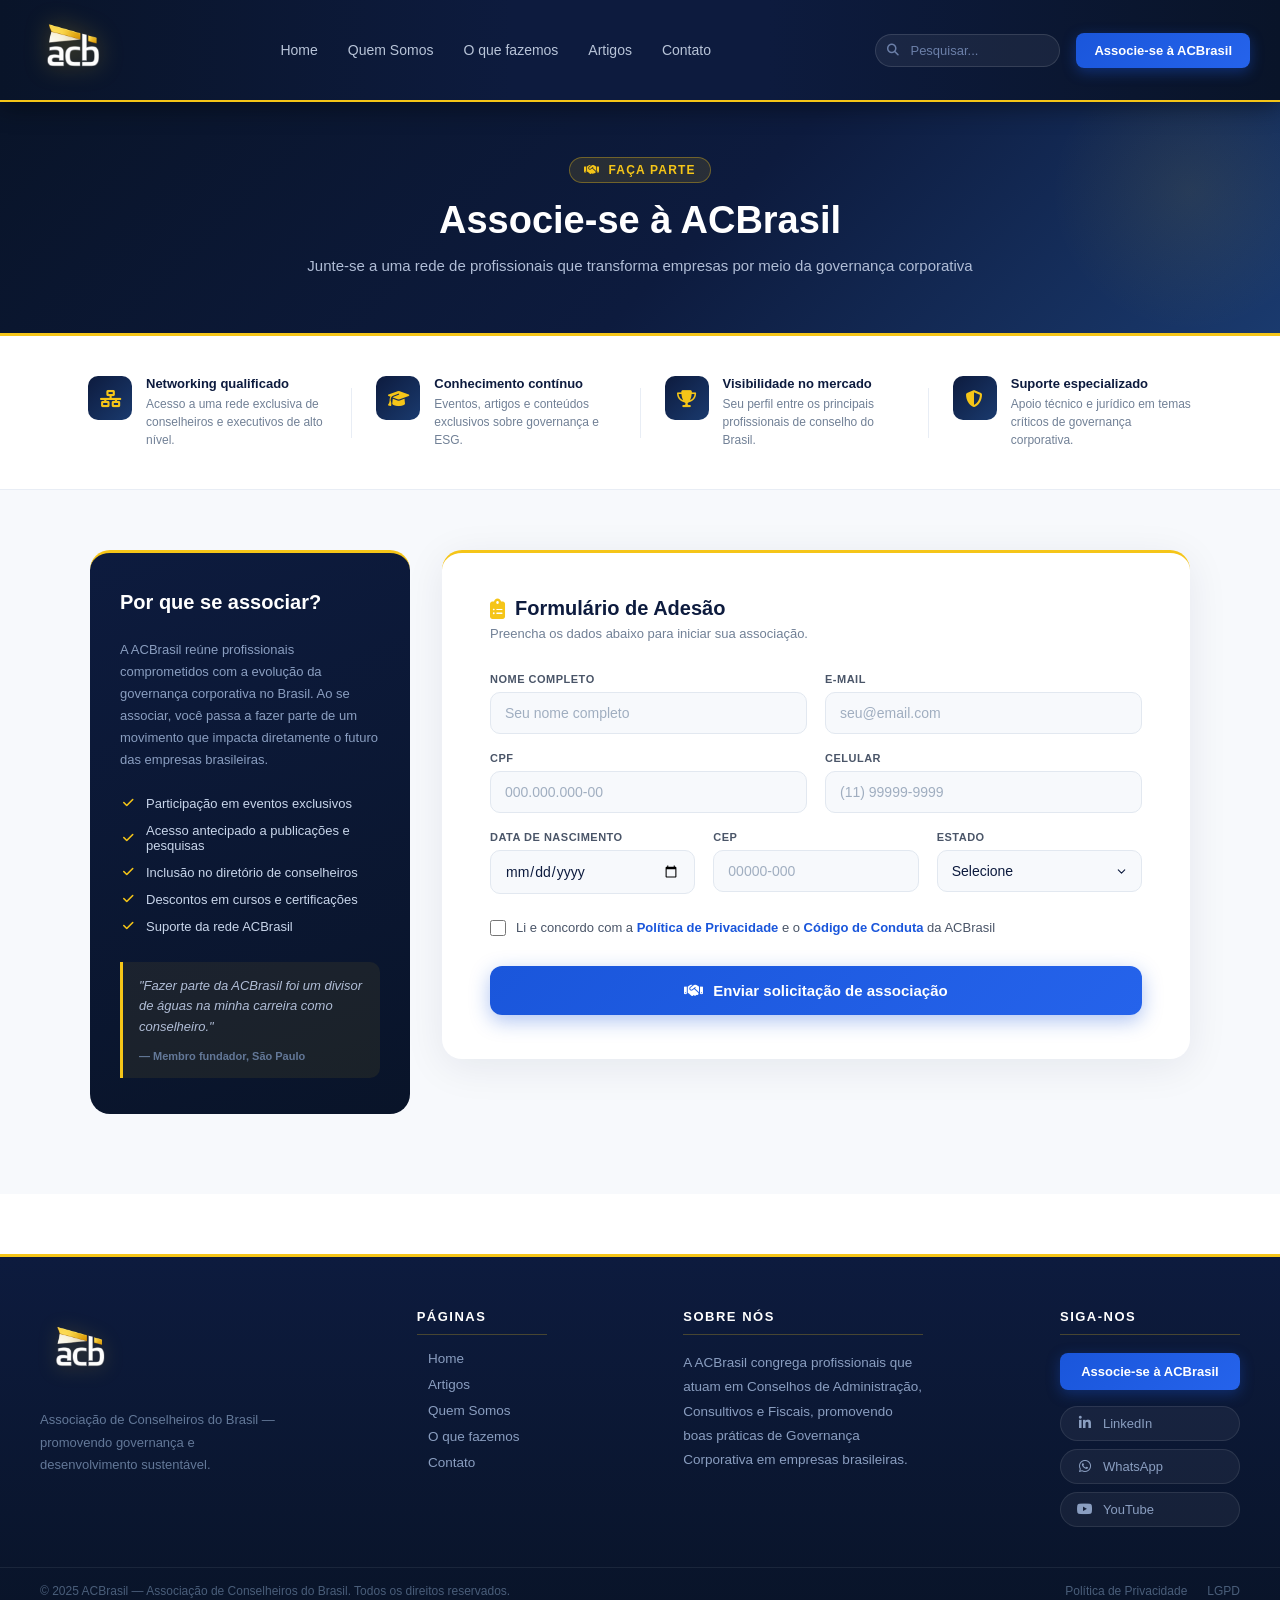
==== docs/associe-se.html @ aa58be2e "Add files via upload" ====
<!DOCTYPE html>
<html lang="pt-BR">
<head>
  <meta charset="UTF-8" />
  <meta name="viewport" content="width=device-width, initial-scale=1.0" />
  <title>ACBrasil - Associe-se</title>
  <link rel="stylesheet" href="https://cdnjs.cloudflare.com/ajax/libs/font-awesome/6.4.0/css/all.min.css">
  <link rel="stylesheet" href="css/header.css" />
  <link rel="stylesheet" href="css/footer.css" />
  <link rel="stylesheet" href="css/associe-se.css" />
</head>
<body>

  <header>
    <div class="header-container">
      <a href="index.html">
        <img src="assets/logo.png" alt="Logo ACBrasil" class="logo" />
      </a>
      <button class="btn-hamburger" aria-label="Abrir menu">&#9776;</button>
      <nav>
        <a href="index.html">Home</a>
        <a href="quem-somos.html">Quem Somos</a>
        <a href="o-que-fazemos.html">O que fazemos</a>
        <a href="artigos.html">Artigos</a>
        <a href="contato.html">Contato</a>
      </nav>
      <div class="pesquisa-container">
        <i class="fa-solid fa-magnifying-glass pesquisa-icone"></i>
        <input type="text" placeholder="Pesquisar..." class="pesquisa" aria-label="Buscar artigos" />
      </div>
      <a href="associe-se.html" class="btn-associe ativo">Associe-se à ACBrasil</a>
    </div>
  </header>

  <!-- Banner full-width -->
  <section class="page-banner">
    <div class="page-banner-conteudo">
      <p class="page-banner-tag"><i class="fa-solid fa-handshake"></i> Faça parte</p>
      <h1>Associe-se à ACBrasil</h1>
      <p class="page-banner-sub">Junte-se a uma rede de profissionais que transforma empresas por meio da governança corporativa</p>
    </div>
  </section>

  <!-- Faixa de benefícios -->
  <section class="beneficios-section">
    <div class="beneficios-inner">

      <div class="beneficio-card">
        <div class="beneficio-icone"><i class="fa-solid fa-network-wired"></i></div>
        <div>
          <strong>Networking qualificado</strong>
          <p>Acesso a uma rede exclusiva de conselheiros e executivos de alto nível.</p>
        </div>
      </div>

      <div class="beneficio-divider"></div>

      <div class="beneficio-card">
        <div class="beneficio-icone"><i class="fa-solid fa-graduation-cap"></i></div>
        <div>
          <strong>Conhecimento contínuo</strong>
          <p>Eventos, artigos e conteúdos exclusivos sobre governança e ESG.</p>
        </div>
      </div>

      <div class="beneficio-divider"></div>

      <div class="beneficio-card">
        <div class="beneficio-icone"><i class="fa-solid fa-trophy"></i></div>
        <div>
          <strong>Visibilidade no mercado</strong>
          <p>Seu perfil entre os principais profissionais de conselho do Brasil.</p>
        </div>
      </div>

      <div class="beneficio-divider"></div>

      <div class="beneficio-card">
        <div class="beneficio-icone"><i class="fa-solid fa-shield-halved"></i></div>
        <div>
          <strong>Suporte especializado</strong>
          <p>Apoio técnico e jurídico em temas críticos de governança corporativa.</p>
        </div>
      </div>

    </div>
  </section>

  <main class="main-associe">

    <div class="associe-grid">

      <!-- Lado esquerdo: resumo -->
      <aside class="associe-info">
        <h2>Por que se associar?</h2>
        <p>A ACBrasil reúne profissionais comprometidos com a evolução da governança corporativa no Brasil. Ao se associar, você passa a fazer parte de um movimento que impacta diretamente o futuro das empresas brasileiras.</p>

        <ul class="associe-lista">
          <li><i class="fa-solid fa-check"></i> Participação em eventos exclusivos</li>
          <li><i class="fa-solid fa-check"></i> Acesso antecipado a publicações e pesquisas</li>
          <li><i class="fa-solid fa-check"></i> Inclusão no diretório de conselheiros</li>
          <li><i class="fa-solid fa-check"></i> Descontos em cursos e certificações</li>
          <li><i class="fa-solid fa-check"></i> Suporte da rede ACBrasil</li>
        </ul>

        <div class="associe-depoimento">
          <p>"Fazer parte da ACBrasil foi um divisor de águas na minha carreira como conselheiro."</p>
          <span>— Membro fundador, São Paulo</span>
        </div>
      </aside>

      <!-- Lado direito: formulário -->
      <section class="form-section">
        <div class="form-container">

          <div class="form-topo">
            <h2><i class="fa-solid fa-clipboard-list"></i> Formulário de Adesão</h2>
            <p>Preencha os dados abaixo para iniciar sua associação.</p>
          </div>

          <form action="#" method="POST" onsubmit="enviarAssociacao(event)">

            <div class="form-row">
              <div class="form-group">
                <label for="nome">Nome completo</label>
                <input type="text" id="nome" name="nome" placeholder="Seu nome completo" required>
              </div>
              <div class="form-group">
                <label for="email">E-mail</label>
                <input type="email" id="email" name="email" placeholder="seu@email.com" required>
              </div>
            </div>

            <div class="form-row">
              <div class="form-group">
                <label for="cpf">CPF</label>
                <input type="text" id="cpf" name="cpf" placeholder="000.000.000-00" required>
              </div>
              <div class="form-group">
                <label for="celular">Celular</label>
                <input type="tel" id="celular" name="celular" placeholder="(11) 99999-9999" required>
              </div>
            </div>

            <div class="form-row tres-colunas">
              <div class="form-group">
                <label for="nascimento">Data de nascimento</label>
                <input type="date" id="nascimento" name="nascimento" required>
              </div>
              <div class="form-group">
                <label for="cep">CEP</label>
                <input type="text" id="cep" name="cep" placeholder="00000-000" required>
              </div>
              <div class="form-group">
                <label for="estado">Estado</label>
                <select id="estado" name="estado" required>
                  <option value="" disabled selected>Selecione</option>
                  <option value="AC">Acre</option>
                  <option value="AL">Alagoas</option>
                  <option value="AM">Amazonas</option>
                  <option value="BA">Bahia</option>
                  <option value="CE">Ceará</option>
                  <option value="DF">Distrito Federal</option>
                  <option value="ES">Espírito Santo</option>
                  <option value="GO">Goiás</option>
                  <option value="MA">Maranhão</option>
                  <option value="MG">Minas Gerais</option>
                  <option value="MS">Mato Grosso do Sul</option>
                  <option value="MT">Mato Grosso</option>
                  <option value="PA">Pará</option>
                  <option value="PB">Paraíba</option>
                  <option value="PE">Pernambuco</option>
                  <option value="PI">Piauí</option>
                  <option value="PR">Paraná</option>
                  <option value="RJ">Rio de Janeiro</option>
                  <option value="RN">Rio Grande do Norte</option>
                  <option value="RO">Rondônia</option>
                  <option value="RR">Roraima</option>
                  <option value="RS">Rio Grande do Sul</option>
                  <option value="SC">Santa Catarina</option>
                  <option value="SE">Sergipe</option>
                  <option value="SP">São Paulo</option>
                  <option value="TO">Tocantins</option>
                </select>
              </div>
            </div>

            <div class="checkbox-area">
              <input type="checkbox" id="termos" required>
              <label for="termos">Li e concordo com a <a href="#">Política de Privacidade</a> e o <a href="#">Código de Conduta</a> da ACBrasil</label>
            </div>

            <button type="submit" class="btn-enviar">
              <i class="fa-solid fa-handshake"></i> Enviar solicitação de associação
            </button>

          </form>

          <!-- Feedback de sucesso -->
          <div class="form-sucesso" id="form-sucesso" style="display:none;">
            <i class="fa-solid fa-circle-check"></i>
            <strong>Solicitação enviada!</strong>
            <p>Obrigado pelo interesse. Nossa equipe entrará em contato em breve.</p>
          </div>

        </div>
      </section>

    </div>
  </main>

  <footer>
    <div class="footer-container">

      <div class="footer-logo">
        <img src="assets/logo.png" alt="Logo ACBrasil"
          onerror="this.style.display='none'; this.nextElementSibling.style.display='block';" />
        <p class="footer-logo-nome">ACBrasil</p>
        <p>Associação de Conselheiros do Brasil — promovendo governança e desenvolvimento sustentável.</p>
      </div>

      <div class="footer-links">
        <h3>Páginas</h3>
        <a href="index.html">Home</a>
        <a href="artigos.html">Artigos</a>
        <a href="quem-somos.html">Quem Somos</a>
        <a href="o-que-fazemos.html">O que fazemos</a>
        <a href="contato.html">Contato</a>
      </div>

      <div class="footer-descricao">
        <h3>Sobre nós</h3>
        <p>A ACBrasil congrega profissionais que atuam em Conselhos de Administração, Consultivos e Fiscais, promovendo boas práticas de Governança Corporativa em empresas brasileiras.</p>
      </div>

      <div class="footer-direito">
        <h3>Siga-nos</h3>
        <a href="associe-se.html" class="btn-associe">Associe-se à ACBrasil</a>
        <div class="footer-redes">
          <a href="https://www.linkedin.com/company/associacao-de-conselheiros-do-brasil/" target="_blank" rel="noopener"><i class="fa-brands fa-linkedin-in"></i> LinkedIn</a>
          <a href="https://web.whatsapp.com/" target="_blank" rel="noopener"><i class="fa-brands fa-whatsapp"></i> WhatsApp</a>
          <a href="https://www.youtube.com/@acbrasil" target="_blank" rel="noopener"><i class="fa-brands fa-youtube"></i> YouTube</a>
        </div>
      </div>

    </div>
    <div class="footer-bottom">
      <p>© 2025 ACBrasil — Associação de Conselheiros do Brasil. Todos os direitos reservados.</p>
      <div class="footer-bottom-links">
        <a href="#">Política de Privacidade</a>
        <a href="#">LGPD</a>
      </div>
    </div>
  </footer>

  <script src="js/header.js"></script>
  <script>
    function enviarAssociacao(e) {
      e.preventDefault();
      document.querySelector('.form-container form').style.display = 'none';
      document.querySelector('.form-topo').style.display = 'none';
      document.getElementById('form-sucesso').style.display = 'flex';
    }
  </script>

</body>
</html>
---- docs/css/header.css ----
/* reset básico para tirar margens e paddings padrão do navegador */
* {
  margin: 0;
  padding: 0;
  box-sizing: border-box;
}

body {
  font-family: Arial, sans-serif;
}

/* === HEADER === */
header {
  background: linear-gradient(90deg, #091429 0%, #0d1b3e 40%, #0d1b3e 60%, #091429 100%);
  padding: 0 30px;
  position: sticky; /* fica fixo no topo ao rolar a página */
  top: 0;
  z-index: 100;
  box-shadow: 0 4px 24px rgba(0, 0, 0, 0.45);
  border-bottom: 2px solid #f5c518;
}

/* container interno do header — usa flexbox para alinhar tudo em linha */
.header-container {
  display: flex;
  align-items: center;
  gap: 16px;
  max-width: 1400px;
  margin: 0 auto;
  height: 100px;
}

.header-logo-link {
  display: flex;
  align-items: center;
  text-decoration: none;
  flex-shrink: 0;
}

/* logo da ACBrasil */
.logo {
  height: 86px;
  width: auto;
  flex-shrink: 0;
  transition: opacity 0.2s, transform 0.25s;
  filter: drop-shadow(0 0 12px rgba(245, 197, 24, 0.30));
}

.logo:hover {
  opacity: 0.9;
  transform: scale(1.06);
}

/* texto "ACBrasil" que aparece se a logo não carregar */
.logo-texto {
  color: white;
  font-size: 19px;
  font-weight: bold;
  letter-spacing: 0.5px;
  flex-shrink: 0;
  display: flex;
  align-items: center;
  gap: 6px;
}

.logo-texto span {
  color: #f5c518;
}

/* === MENU DE NAVEGAÇÃO === */
nav {
  display: flex;
  gap: 2px;
  flex: 1;
  justify-content: center;
  align-items: center;
}

nav a {
  color: #b8c4d8;
  text-decoration: none;
  font-size: 14px;
  font-weight: 500;
  padding: 8px 14px;
  border-radius: 6px;
  transition: color 0.2s, background-color 0.2s;
  position: relative;
  white-space: nowrap;
}

/* linha amarela que aparece embaixo do link ao passar o mouse */
nav a::after {
  content: '';
  position: absolute;
  bottom: 4px;
  left: 50%;
  right: 50%;
  height: 2px;
  background-color: #f5c518;
  border-radius: 2px;
  transition: left 0.25s ease, right 0.25s ease;
}

nav a:hover {
  color: #f5c518;
  background-color: rgba(245, 197, 24, 0.07);
}

nav a:hover::after {
  left: 14px;
  right: 14px;
}

/* estilo do link ativo (página atual) */
nav a.ativo {
  color: #f5c518;
  font-weight: bold;
}

nav a.ativo::after {
  left: 14px;
  right: 14px;
}

/* === CAMPO DE PESQUISA === */
.pesquisa-container {
  position: relative;
  flex-shrink: 0;
}

.pesquisa-icone {
  position: absolute;
  left: 12px;
  top: 50%;
  transform: translateY(-50%);
  color: #6b7fa8;
  font-size: 12px;
  pointer-events: none;
  transition: color 0.2s;
}

.pesquisa {
  background-color: rgba(255, 255, 255, 0.06);
  border: 1px solid rgba(255, 255, 255, 0.12);
  border-radius: 20px;
  color: white;
  font-size: 13px;
  padding: 8px 16px 8px 34px;
  width: 185px;
  outline: none;
  transition: border-color 0.25s, width 0.3s, background-color 0.25s;
}

.pesquisa::placeholder {
  color: #6b7fa8;
}

/* expande o campo ao focar */
.pesquisa:focus {
  border-color: #f5c518;
  background-color: rgba(245, 197, 24, 0.06);
  width: 225px;
}

.pesquisa-container:focus-within .pesquisa-icone {
  color: #f5c518;
}

/* === BOTÃO "ASSOCIE-SE" === */
.btn-associe {
  background: linear-gradient(135deg, #1a56db 0%, #2563eb 100%);
  color: white;
  text-decoration: none;
  font-size: 13px;
  font-weight: bold;
  padding: 10px 18px;
  border-radius: 8px;
  text-align: center;
  white-space: nowrap;
  flex-shrink: 0;
  transition: transform 0.2s, box-shadow 0.2s, background 0.2s;
  box-shadow: 0 4px 14px rgba(26, 86, 219, 0.4);
  border: none;
  cursor: pointer;
  display: inline-block;
}

.btn-associe:hover {
  background: linear-gradient(135deg, #1646b8 0%, #1a56db 100%);
  box-shadow: 0 6px 20px rgba(26, 86, 219, 0.55);
  transform: translateY(-1px);
}

/* === BOTÃO HAMBÚRGUER (aparece só no mobile) === */
.btn-hamburger {
  display: none;
  background: rgba(255, 255, 255, 0.07);
  border: 1px solid rgba(255, 255, 255, 0.15);
  color: white;
  font-size: 20px;
  cursor: pointer;
  padding: 6px 11px;
  border-radius: 7px;
  line-height: 1;
  margin-left: auto;
  transition: background-color 0.2s, border-color 0.2s;
}

.btn-hamburger:hover {
  background-color: rgba(245, 197, 24, 0.12);
  border-color: rgba(245, 197, 24, 0.3);
  color: #f5c518;
}

/* === RESPONSIVO (telas menores que 900px) === */
@media (max-width: 900px) {
  header {
    padding: 0 20px;
  }

  /* esconde pesquisa e botão associe-se no mobile */
  .pesquisa-container {
    display: none;
  }

  .btn-associe {
    display: none;
  }

  /* mostra o botão hambúrguer */
  .btn-hamburger {
    display: block;
  }

  /* menu vira um dropdown vertical no mobile */
  nav {
    display: none;
    flex-direction: column;
    position: absolute;
    top: 100%;
    left: 0;
    right: 0;
    background: linear-gradient(180deg, #0d1b3e, #091429);
    padding: 8px 20px 20px;
    border-top: 1px solid #1e2d50;
    border-bottom: 2px solid #f5c518;
    box-shadow: 0 12px 30px rgba(0, 0, 0, 0.4);
    z-index: 99;
    gap: 2px;
  }

  /* classe adicionada pelo JS quando o menu está aberto */
  nav.aberto {
    display: flex;
  }

  nav a {
    padding: 13px 16px;
    font-size: 15px;
    border-radius: 8px;
  }

  nav a::after {
    display: none;
  }

  nav a:hover,
  nav a.ativo {
    background-color: rgba(245, 197, 24, 0.1);
    padding-left: 20px;
  }
}

/* telas muito pequenas */
@media (max-width: 480px) {
  .header-container {
    height: 72px;
  }

  .logo {
    height: 54px;
  }
}
---- docs/css/footer.css ----
/* === FOOTER === */
footer {
  background: linear-gradient(180deg, #0d1b3e 0%, #091429 100%);
  color: white;
  border-top: 3px solid #f5c518; /* linha amarela no topo */
  margin-top: 60px;
}

/* container do footer — flexbox para organizar as colunas */
.footer-container {
  display: flex;
  gap: 50px;
  justify-content: space-between;
  align-items: flex-start;
  flex-wrap: wrap;
  padding: 52px 40px 40px;
  max-width: 1400px;
  margin: 0 auto;
}

/* coluna com a logo */
.footer-logo {
  display: flex;
  flex-direction: column;
  gap: 0;
  max-width: 240px;
}

.footer-logo img {
  height: 80px;
  width: auto;
  max-width: 160px;
  object-fit: contain;
  align-self: flex-start;
  margin-bottom: 16px;
  filter: drop-shadow(0 2px 10px rgba(245, 197, 24, 0.2));
}

/* nome em texto — aparece só se a imagem falhar */
.footer-logo-nome {
  display: none;
  font-size: 22px;
  font-weight: bold;
  color: #f5c518;
  letter-spacing: 0.5px;
  margin-bottom: 10px;
}

.footer-logo p {
  font-size: 13px;
  color: #637898;
  line-height: 1.75;
  margin-top: 4px;
}

.footer-divider {
  width: 1px;
  background-color: rgba(255, 255, 255, 0.07);
  align-self: stretch;
  flex-shrink: 0;
}

/* coluna de links das páginas */
.footer-links {
  display: flex;
  flex-direction: column;
  gap: 10px;
  min-width: 130px;
}

.footer-links h3 {
  font-size: 13px;
  font-weight: bold;
  color: white;
  text-transform: uppercase;
  letter-spacing: 1.5px;
  margin-bottom: 6px;
  padding-bottom: 10px;
  border-bottom: 1px solid rgba(245, 197, 24, 0.25);
}

.footer-links a {
  color: #8a9ec0;
  text-decoration: none;
  font-size: 13.5px;
  display: flex;
  align-items: center;
  gap: 6px;
  transition: color 0.2s, gap 0.2s;
}

/* seta amarela que aparece ao passar o mouse */
.footer-links a::before {
  content: '›';
  font-size: 16px;
  color: #f5c518;
  opacity: 0;
  transition: opacity 0.2s;
  line-height: 1;
}

.footer-links a:hover {
  color: #f5c518;
  gap: 10px;
}

.footer-links a:hover::before {
  opacity: 1;
}

/* coluna "sobre nós" */
.footer-descricao {
  max-width: 240px;
}

.footer-descricao h3 {
  font-size: 13px;
  font-weight: bold;
  color: white;
  text-transform: uppercase;
  letter-spacing: 1.5px;
  margin-bottom: 16px;
  padding-bottom: 10px;
  border-bottom: 1px solid rgba(245, 197, 24, 0.25);
}

.footer-descricao p {
  font-size: 13.5px;
  color: #8a9ec0;
  line-height: 1.8;
}

/* coluna de redes sociais */
.footer-direito {
  display: flex;
  flex-direction: column;
  align-items: flex-start;
  gap: 16px;
  min-width: 180px;
}

.footer-direito h3 {
  font-size: 13px;
  font-weight: bold;
  color: white;
  text-transform: uppercase;
  letter-spacing: 1.5px;
  padding-bottom: 10px;
  border-bottom: 1px solid rgba(245, 197, 24, 0.25);
  width: 100%;
  margin-bottom: 2px;
}

/* botão associe-se dentro do footer */
.footer-direito .btn-associe {
  background: linear-gradient(135deg, #1a56db 0%, #2563eb 100%);
  color: white;
  text-decoration: none;
  font-size: 13px;
  font-weight: bold;
  padding: 11px 20px;
  border-radius: 8px;
  display: inline-block;
  text-align: center;
  transition: transform 0.2s, box-shadow 0.2s;
  box-shadow: 0 4px 14px rgba(26, 86, 219, 0.35);
  width: 100%;
  white-space: nowrap;
}

.footer-direito .btn-associe:hover {
  transform: translateY(-1px);
  box-shadow: 0 6px 20px rgba(26, 86, 219, 0.5);
}

/* links das redes sociais */
.footer-redes {
  display: flex;
  flex-direction: column;
  gap: 8px;
  width: 100%;
}

.footer-redes a {
  color: #8a9ec0;
  text-decoration: none;
  font-size: 13px;
  background-color: rgba(255, 255, 255, 0.05);
  border: 1px solid rgba(255, 255, 255, 0.09);
  padding: 9px 16px;
  border-radius: 50px;
  display: flex;
  align-items: center;
  gap: 10px;
  transition: background-color 0.2s, color 0.2s, border-color 0.2s, transform 0.2s;
}

.footer-redes a:hover {
  background-color: rgba(245, 197, 24, 0.1);
  border-color: rgba(245, 197, 24, 0.35);
  color: #f5c518;
  transform: translateX(4px);
}

.footer-redes a i {
  font-size: 14px;
  width: 16px;
  text-align: center;
  flex-shrink: 0;
}

/* barra inferior do footer com copyright */
.footer-bottom {
  border-top: 1px solid rgba(255, 255, 255, 0.07);
  padding: 16px 40px;
  display: flex;
  justify-content: space-between;
  align-items: center;
  max-width: 1400px;
  margin: 0 auto;
}

.footer-bottom p {
  font-size: 12px;
  color: #4a5e7a;
}

.footer-bottom-links {
  display: flex;
  gap: 20px;
}

.footer-bottom-links a {
  font-size: 12px;
  color: #4a5e7a;
  text-decoration: none;
  transition: color 0.2s;
}

.footer-bottom-links a:hover {
  color: #f5c518;
}

/* === RESPONSIVO === */
@media (max-width: 1000px) {
  .footer-container {
    gap: 36px;
    padding: 40px 30px 30px;
  }

  .footer-divider {
    display: none;
  }
}

@media (max-width: 700px) {
  /* empilha as colunas no celular */
  .footer-container {
    flex-direction: column;
    gap: 32px;
    padding: 36px 24px 28px;
  }

  .footer-logo,
  .footer-descricao {
    max-width: 100%;
  }

  .footer-redes {
    flex-direction: row;
    flex-wrap: wrap;
  }

  .footer-redes a {
    flex: 1;
    min-width: 130px;
    justify-content: center;
  }

  .footer-direito {
    width: 100%;
  }

  .footer-bottom {
    flex-direction: column;
    gap: 8px;
    text-align: center;
    padding: 14px 24px;
  }
}
---- docs/css/associe-se.css ----
/* ============ ASSOCIE-SE CSS ============ */

/* ---- BANNER ---- */
.page-banner {
  width: 100%;
  background: linear-gradient(135deg, #091429 0%, #0d1b3e 55%, #1a3a6e 100%);
  padding: 55px 30px;
  text-align: center;
  color: white;
  border-bottom: 3px solid #f5c518;
  position: relative;
  overflow: hidden;
}

.page-banner::before {
  content: '';
  position: absolute;
  top: -50px; right: -50px;
  width: 280px; height: 280px;
  background: radial-gradient(circle, rgba(245,197,24,0.08) 0%, transparent 70%);
  border-radius: 50%;
  pointer-events: none;
}

.page-banner-conteudo {
  max-width: 700px;
  margin: 0 auto;
  position: relative;
  z-index: 1;
}

.page-banner-tag {
  display: inline-flex;
  align-items: center;
  gap: 8px;
  background-color: rgba(245, 197, 24, 0.12);
  color: #f5c518;
  border: 1px solid rgba(245, 197, 24, 0.35);
  font-size: 12px;
  font-weight: bold;
  letter-spacing: 1.2px;
  text-transform: uppercase;
  padding: 5px 14px;
  border-radius: 20px;
  margin-bottom: 16px;
}

.page-banner h1 {
  font-size: 38px;
  font-weight: bold;
  color: white;
  margin-bottom: 12px;
}

.page-banner-sub {
  font-size: 15px;
  color: #b0bdd6;
  line-height: 1.6;
}

/* ---- FAIXA DE BENEFÍCIOS ---- */
.beneficios-section {
  background: white;
  border-bottom: 1px solid #e8edf5;
  padding: 28px 5%;
}

.beneficios-inner {
  max-width: 1200px;
  margin: 0 auto;
  display: flex;
  align-items: center;
  gap: 0;
  flex-wrap: wrap;
}

.beneficio-card {
  display: flex;
  align-items: flex-start;
  gap: 14px;
  flex: 1;
  min-width: 200px;
  padding: 12px 24px;
}

.beneficio-icone {
  width: 44px;
  height: 44px;
  border-radius: 10px;
  background: linear-gradient(135deg, #0d1b3e, #1a3a6e);
  display: flex;
  align-items: center;
  justify-content: center;
  color: #f5c518;
  font-size: 17px;
  flex-shrink: 0;
}

.beneficio-card strong {
  display: block;
  font-size: 13px;
  font-weight: bold;
  color: #0d1b3e;
  margin-bottom: 4px;
}

.beneficio-card p {
  font-size: 12px;
  color: #718096;
  line-height: 1.5;
  margin: 0;
}

.beneficio-divider {
  width: 1px;
  height: 50px;
  background: #e8edf5;
  flex-shrink: 0;
}

/* ---- ÁREA PRINCIPAL ---- */
.main-associe {
  background-color: #f7f9fc;
  padding: 60px 5% 80px;
}

/* ---- GRID DUAS COLUNAS ---- */
.associe-grid {
  display: grid;
  grid-template-columns: 320px 1fr;
  gap: 32px;
  max-width: 1100px;
  margin: 0 auto;
  align-items: start;
}

/* ============================================
   COLUNA ESQUERDA — INFO
   ============================================ */
.associe-info {
  background: linear-gradient(160deg, #0d1b3e 0%, #091429 100%);
  border-radius: 20px;
  padding: 36px 30px;
  color: white;
  border-top: 3px solid #f5c518;
  display: flex;
  flex-direction: column;
  gap: 24px;
  position: sticky;
  top: 120px;
}

.associe-info h2 {
  font-size: 20px;
  font-weight: bold;
  color: white;
  line-height: 1.3;
}

.associe-info > p {
  font-size: 13px;
  color: #8a9ec0;
  line-height: 1.7;
}

/* Lista de benefícios */
.associe-lista {
  list-style: none;
  display: flex;
  flex-direction: column;
  gap: 12px;
  padding: 0;
  margin: 0;
}

.associe-lista li {
  display: flex;
  align-items: center;
  gap: 10px;
  font-size: 13px;
  color: #c8d5ea;
}

.associe-lista li i {
  color: #f5c518;
  font-size: 12px;
  flex-shrink: 0;
  width: 16px;
  text-align: center;
}

/* Depoimento */
.associe-depoimento {
  background: rgba(245, 197, 24, 0.07);
  border-left: 3px solid #f5c518;
  border-radius: 0 10px 10px 0;
  padding: 14px 16px;
  margin-top: 4px;
}

.associe-depoimento p {
  font-size: 13px;
  color: #b0bdd6;
  line-height: 1.6;
  font-style: italic;
  margin-bottom: 8px;
}

.associe-depoimento span {
  font-size: 11px;
  color: #637898;
  font-weight: bold;
}

/* ============================================
   COLUNA DIREITA — FORMULÁRIO
   ============================================ */
.form-section {
  width: 100%;
}

.form-container {
  background: white;
  border-radius: 20px;
  padding: 44px 48px;
  box-shadow: 0 8px 40px rgba(13, 27, 62, 0.08);
  border-top: 3px solid #f5c518;
}

.form-topo {
  margin-bottom: 32px;
}

.form-topo h2 {
  font-size: 20px;
  font-weight: bold;
  color: #0d1b3e;
  display: flex;
  align-items: center;
  gap: 10px;
  margin-bottom: 6px;
}

.form-topo h2 i {
  color: #f5c518;
}

.form-topo p {
  font-size: 13px;
  color: #718096;
}

/* ---- CAMPOS ---- */
.form-row {
  display: grid;
  grid-template-columns: 1fr 1fr;
  gap: 18px;
  margin-bottom: 18px;
}

.form-row.tres-colunas {
  grid-template-columns: 1fr 1fr 1fr;
}

.form-group {
  display: flex;
  flex-direction: column;
  gap: 7px;
}

.form-group label {
  font-size: 11px;
  font-weight: bold;
  color: #4a5568;
  text-transform: uppercase;
  letter-spacing: 0.5px;
}

.form-group input,
.form-group select {
  background: #f7f9fc;
  border: 1.5px solid #e2e8f0;
  border-radius: 10px;
  padding: 12px 14px;
  color: #0d1b3e;
  font-size: 14px;
  outline: none;
  transition: border-color 0.2s, box-shadow 0.2s, background 0.2s;
  width: 100%;
  font-family: Arial, sans-serif;
}

.form-group input:focus,
.form-group select:focus {
  border-color: #1a56db;
  background: white;
  box-shadow: 0 0 0 3px rgba(26, 86, 219, 0.08);
}

.form-group input::placeholder {
  color: #a0aec0;
}

.form-group select {
  appearance: none;
  background-image: url("data:image/svg+xml;charset=UTF-8,%3csvg xmlns='http://www.w3.org/2000/svg' viewBox='0 0 24 24' fill='none' stroke='%230d1b3e' stroke-width='2' stroke-linecap='round' stroke-linejoin='round'%3e%3cpolyline points='6 9 12 15 18 9'%3e%3c/polyline%3e%3c/svg%3e");
  background-repeat: no-repeat;
  background-position: right 13px center;
  background-size: 13px;
  background-color: #f7f9fc;
  cursor: pointer;
}

/* ---- CHECKBOX ---- */
.checkbox-area {
  display: flex;
  align-items: flex-start;
  gap: 10px;
  margin: 24px 0 28px;
  font-size: 13px;
  color: #4a5568;
  line-height: 1.5;
}

.checkbox-area input[type="checkbox"] {
  width: 16px;
  height: 16px;
  flex-shrink: 0;
  margin-top: 2px;
  accent-color: #1a56db;
  cursor: pointer;
}

.checkbox-area a {
  color: #1a56db;
  font-weight: bold;
  text-decoration: none;
}

.checkbox-area a:hover {
  text-decoration: underline;
}

/* ---- BOTÃO ENVIAR ---- */
.btn-enviar {
  display: flex;
  align-items: center;
  justify-content: center;
  gap: 10px;
  width: 100%;
  background: linear-gradient(135deg, #1a56db 0%, #2563eb 100%);
  color: white;
  border: none;
  font-size: 15px;
  font-weight: bold;
  padding: 16px 0;
  border-radius: 12px;
  cursor: pointer;
  box-shadow: 0 6px 20px rgba(26, 86, 219, 0.35);
  transition: transform 0.2s, box-shadow 0.2s;
}

.btn-enviar:hover {
  transform: translateY(-2px);
  box-shadow: 0 10px 28px rgba(26, 86, 219, 0.5);
}

/* ---- FEEDBACK DE SUCESSO ---- */
.form-sucesso {
  flex-direction: column;
  align-items: center;
  justify-content: center;
  text-align: center;
  padding: 60px 20px;
  gap: 12px;
  color: #0d1b3e;
}

.form-sucesso i {
  font-size: 52px;
  color: #22c55e;
}

.form-sucesso strong {
  font-size: 20px;
}

.form-sucesso p {
  font-size: 14px;
  color: #718096;
}

/* ---- RESPONSIVO ---- */
@media (max-width: 960px) {
  .associe-grid {
    grid-template-columns: 1fr;
  }

  .associe-info {
    position: static;
  }

  .associe-lista {
    display: grid;
    grid-template-columns: 1fr 1fr;
  }
}

@media (max-width: 700px) {
  .beneficios-inner {
    flex-direction: column;
    gap: 16px;
  }

  .beneficio-divider { display: none; }
  .beneficio-card { padding: 0; }

  .form-row,
  .form-row.tres-colunas {
    grid-template-columns: 1fr;
  }

  .form-container {
    padding: 30px 24px;
  }

  .page-banner h1 { font-size: 28px; }

  .associe-lista {
    grid-template-columns: 1fr;
  }
}
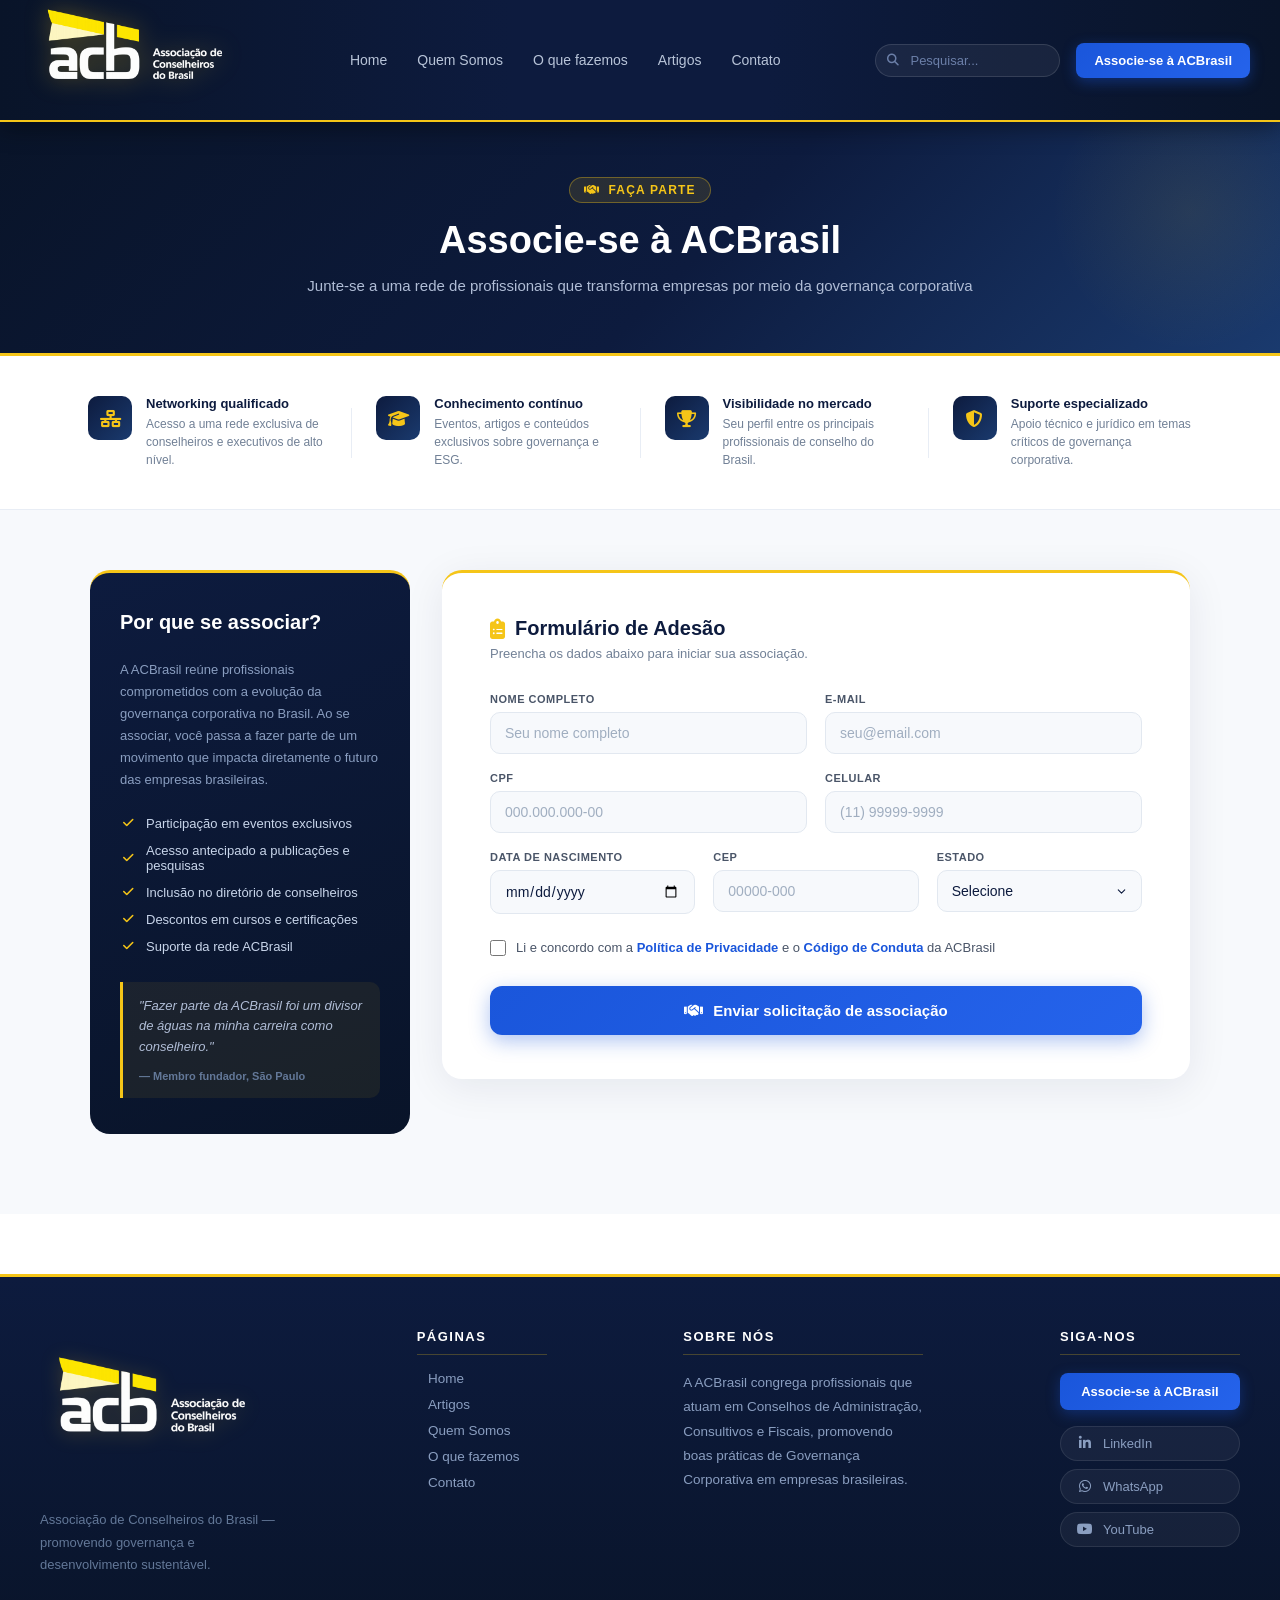
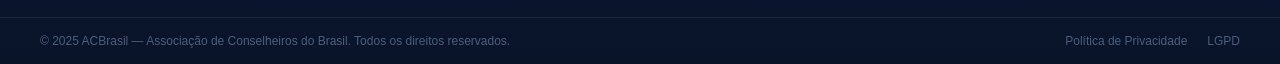
==== commit bad3311a: "Adicionado Form Action" ====
--- a/docs/associe-se.html
+++ b/docs/associe-se.html
@@ -118,7 +118,7 @@
             <p>Preencha os dados abaixo para iniciar sua associação.</p>
           </div>
 
-          <form action="#" method="POST" onsubmit="enviarAssociacao(event)">
+          <form action="https://formsubmit.co/devwebtms@gmail.com" method="POST">
 
             <div class="form-row">
               <div class="form-group">
--- a/docs/css/header.css
+++ b/docs/css/header.css
@@ -27,7 +27,7 @@
   gap: 16px;
   max-width: 1400px;
   margin: 0 auto;
-  height: 100px;
+  height: 120px;
 }
 
 .header-logo-link {
@@ -39,7 +39,7 @@
 
 /* logo da ACBrasil */
 .logo {
-  height: 86px;
+  height: 150px;
   width: auto;
   flex-shrink: 0;
   transition: opacity 0.2s, transform 0.25s;
@@ -278,6 +278,6 @@
   }
 
   .logo {
-    height: 54px;
-  }
-}
+    height: 62px;
+  }
+}
--- a/docs/css/footer.css
+++ b/docs/css/footer.css
@@ -27,9 +27,9 @@
 }
 
 .footer-logo img {
-  height: 80px;
+  height: 160px;
   width: auto;
-  max-width: 160px;
+  max-width: 260px;
   object-fit: contain;
   align-self: flex-start;
   margin-bottom: 16px;
